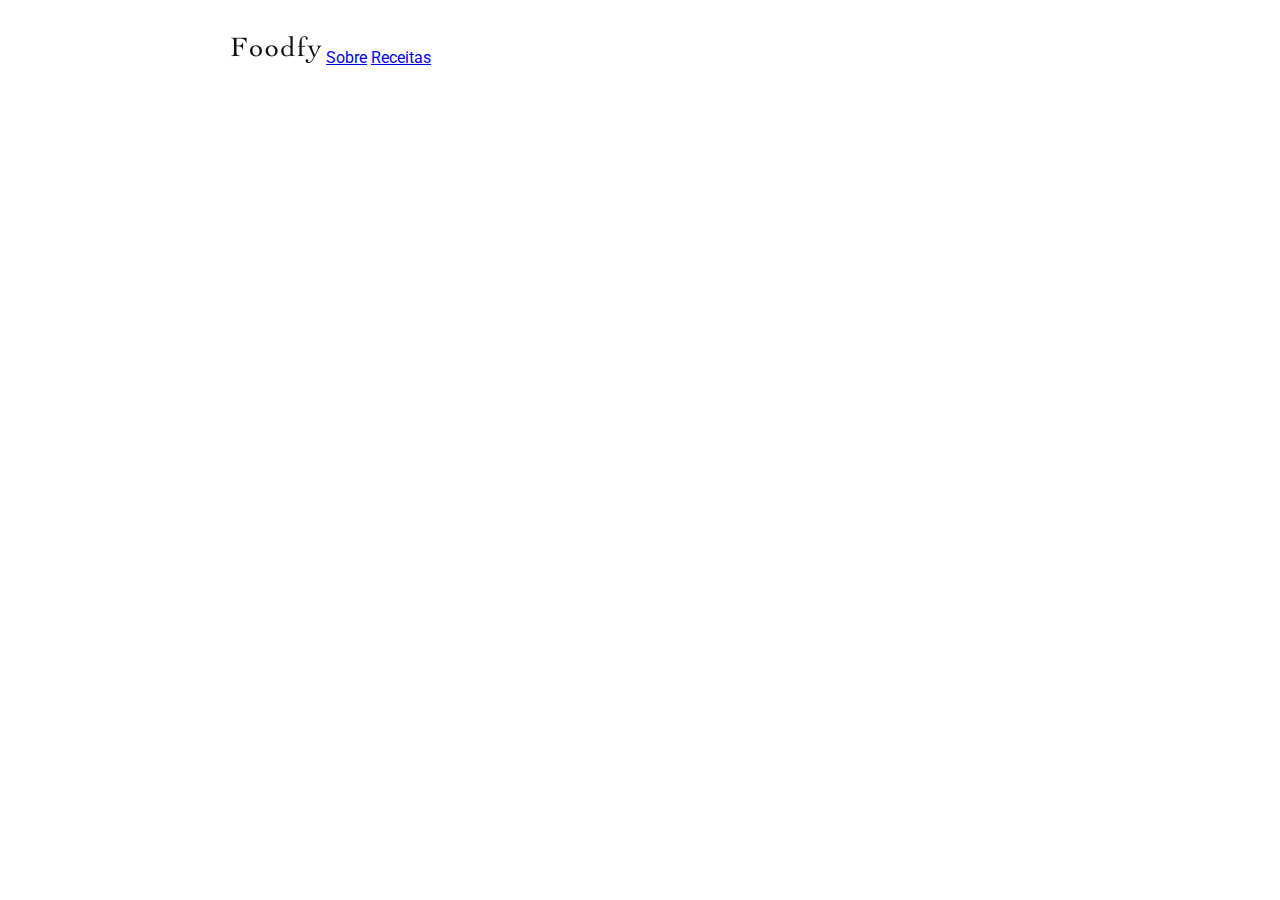
==== Iniciando no Front-end/Construindo o Foodfy/index.html @ 5e1cb6ee "Corrigido desafio 2-3" ====
<!DOCTYPE html>
<html>
<meta charset="utf-8" />

<head>
    <link rel="icon" href="assets/favicon.png" type="image/x-icon" />
    <link href="https://fonts.googleapis.com/css?family=Roboto&display=swap" rel="stylesheet">
    <link rel="stylesheet" href="styles.css">
    <link href="https://fonts.googleapis.com/icon?family=Material+Icons" rel="stylesheet">
    <title>FoodFy!</title>
</head>

<body>
    <header>
        <div class="tudomenu">
            <img src="assets/logo.png" alt="">
            <a href="sobre.html">Sobre</a>
            <a href="receitas.html">Receitas</a>
        
        </div>
    </header>


</body>

</html>
---- Iniciando no Front-end/Construindo o Foodfy/styles.css ----
@import 'https://fonts.googleapis.com/css?family=Roboto:400,700&display=swap';
*{
    margin: 0;
    padding: 0;
    border: 0;

}
body{
    font-family: 'Roboto', sans-serif;
    margin-left: 230px; 
}
header img{
    margin-left: 1px;
    margin-top: 36.1px;
}
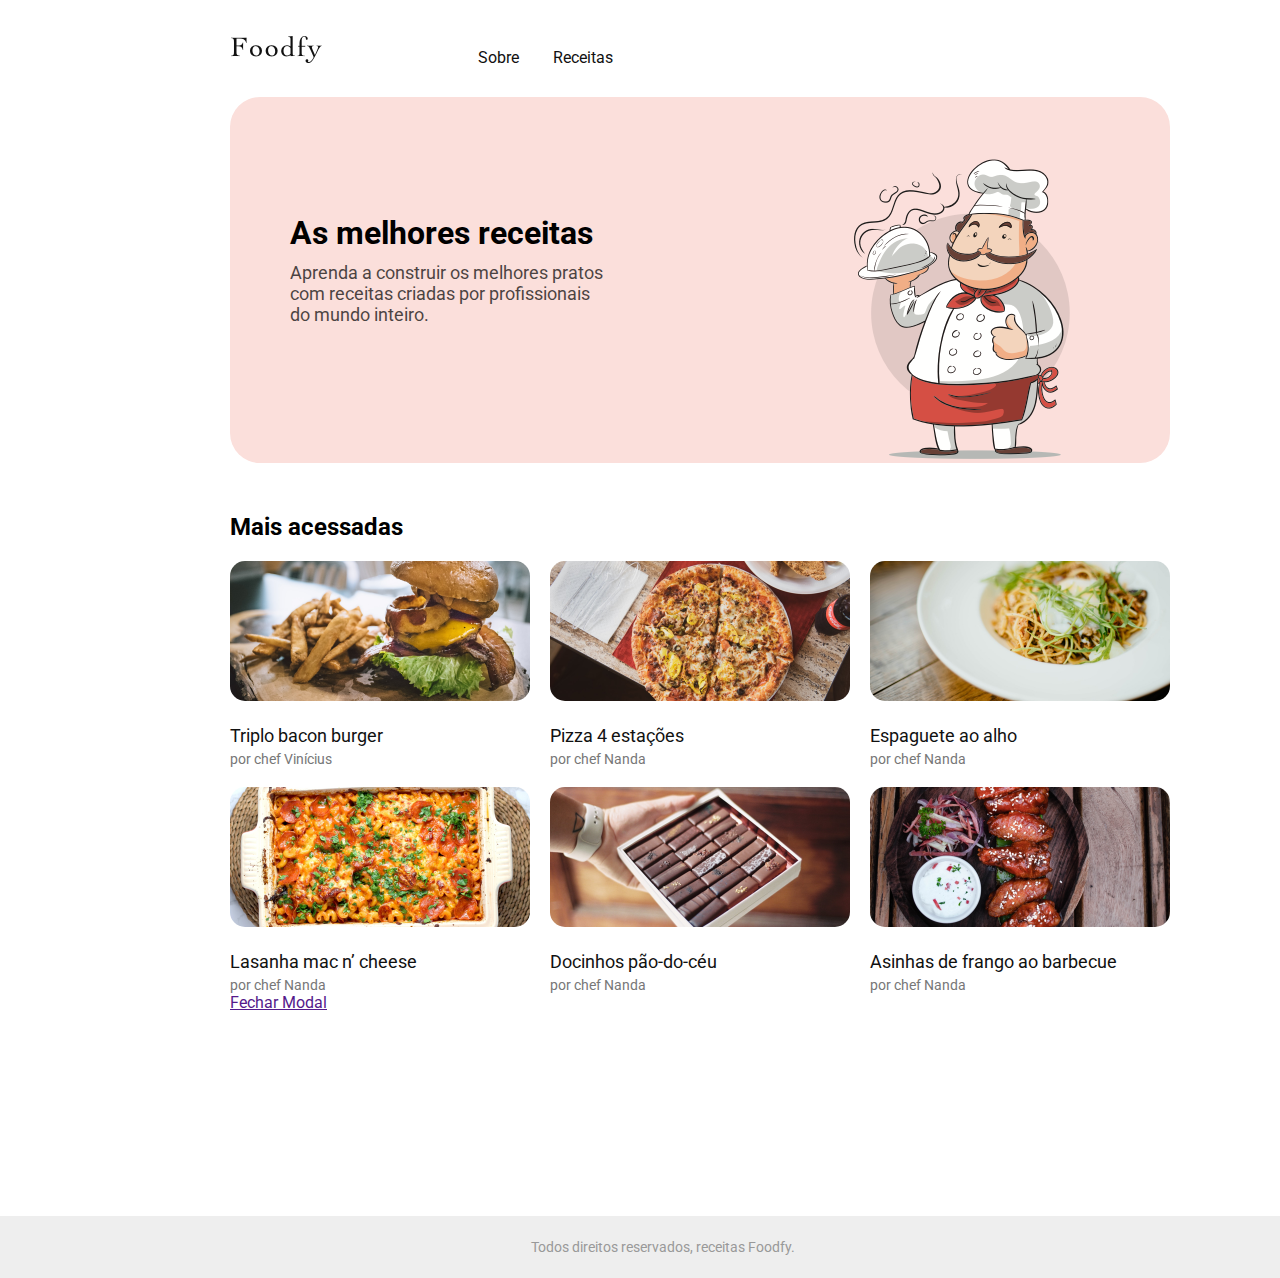
==== commit 1b649786: "Construindo o Foodfy" ====
--- a/Iniciando no Front-end/Construindo o Foodfy/index.html
+++ b/Iniciando no Front-end/Construindo o Foodfy/index.html
@@ -11,16 +11,117 @@
 </head>
 
 <body>
+    <div class="geral">
     <header>
+
         <div class="tudomenu">
-            <img src="assets/logo.png" alt="">
+            <a href="index.html"><img src="assets/logo.png" alt=""></a>
             <a href="sobre.html">Sobre</a>
             <a href="receitas.html">Receitas</a>
-        
         </div>
+
     </header>
+    <section class="BackGround">
+        <div class="conteudoBG">
+            <div class="paragrafo">
+                <div class="titulo">
+                    <p>As melhores receitas</p>
+                </div>
+                <div class="texto">
+                    <p>Aprenda a construir os melhores pratos
+                        com receitas criadas por profissionais
+                        do mundo inteiro.</p>
+                </div>
+            </div>
+            <div class="chef">
+                <img src="assets/chef.png" alt="">
+            </div>
+        </div>
+    </section>
+    <h2 id="subtitulo">Mais acessadas</h2>
 
+    <section class="cards">
 
+        <div class="card" id="">
+            <div class="card__image-container">
+                <img src="assets/burger.png" alt="">
+            </div>
+            <div class="card__content">
+                <p>Triplo bacon burger</p>
+            </div>
+            <div class="card__info">
+                <p>por chef Vinícius</p>
+            </div>
+        </div>
+        <div class="card" id="">
+            <div class="card__image-container">
+                <img src="assets/pizza.png" alt="">
+            </div>
+            <div class="card__content">
+                <p>Pizza 4 estações</p>
+            </div>
+            <div class="card__info">
+                <p>por chef Nanda</p>
+                
+            </div>
+        </div>
+        <div class="card" id="">
+            <div class="card__image-container">
+                <img src="assets/espaguete.png" alt="">
+            </div>
+            <div class="card__content">
+                <p>Espaguete ao alho</p>
+            </div>
+            <div class="card__info">
+                <p>por chef Nanda</p>
+            </div>
+        </div>
+        <div class="card" id="">
+            <div class="card__image-container">
+                <img src="assets/lasanha.png" alt="">
+            </div>
+            <div class="card__content">
+                <p>Lasanha mac n’ cheese</p>
+            </div>
+            <div class="card__info">
+                <p>por chef Nanda</p>
+            </div>
+        </div>
+        <div class="card" id="">
+            <div class="card__image-container">
+                <img src="assets/doce.png" alt="">
+            </div>
+            <div class="card__content">
+                <p>Docinhos pão-do-céu</p>
+            </div>
+            <div class="card__info">
+                <p>por chef Nanda</p>
+            </div>
+        </div>
+        <div class="card" id="">
+            <div class="card__image-container">
+                <img src="assets/asinhas.png" alt="">
+            </div>
+            <div class="card__content">
+                <p>Asinhas de frango ao barbecue</p>
+            </div>
+            <div class="card__info">
+                <p>por chef Nanda</p>
+            </div>
+        </div>
+    </section>    
+        <div class="modal-overlay">
+            <div class="modal">
+                <a href="">Fechar Modal</a>
+                <div class="modal-content">
+                    <iframe src="" frameborder="0"></iframe>
+                </div>
+            </div>
+        </div>
+    </div>
+    <footer>
+        Todos direitos reservados, receitas Foodfy.
+    </footer>
 </body>
 
 </html>--- a/Iniciando no Front-end/Construindo o Foodfy/styles.css
+++ b/Iniciando no Front-end/Construindo o Foodfy/styles.css
@@ -7,9 +7,125 @@
 }
 body{
     font-family: 'Roboto', sans-serif;
-    margin-left: 230px; 
+}
+.geral{
+    
+    margin-left: 230px;
+    margin-right: 230px;
+    width:940px; 
+}
+
+#textoSobre{
+    font-size: 18px;
+    font-weight: 400;
+    color: #444444;
+
 }
 header img{
     margin-left: 1px;
     margin-top: 36.1px;
+    margin-right: 122.4px;
 }
+.tudomenu{
+    margin-bottom: 30px;
+}
+.tudomenu a{
+    margin-right: 30px;
+    font-size: 16px;
+    text-decoration: none;
+    color: #111111; 
+    font-weight: 400;  
+}
+
+.tudomenu a:hover{
+    color: #000000;
+    font-weight: bolder;
+    transition: color 200ms;
+}
+.conteudoBG{
+    background: #fbdfdb;
+    border-radius: 30px; 
+    width: 940px;
+    height: 366px;  
+    display: flex;
+    align-items: flex-end;
+    
+}
+
+.chef img{
+    height:300px;
+    width:216px; 
+    
+}
+.titulo p{
+    
+    font-size: 32px;
+    font-weight: bold;
+    width: 305px;
+    height: 38px;
+    margin: 117px 55px 10px 60px;
+}
+.texto p{
+    font-size: 18px;
+    opacity: 70%;
+    font-weight:400;
+    width: 316px;
+    height: 84px;
+    margin-top: 10px;
+    margin: 0px 248px 117px 60px;
+}
+#subtitulo{
+    padding: 50px 0 20px 0;
+
+}
+#h2titulo{
+    font-size: 24px;
+    margin-top:50px;
+    margin-bottom: 20px;
+}
+.subMenor{
+    font-size: 20px;
+    font-weight: bold;
+    margin-top: 30px;
+    margin-bottom: 20px;
+
+}
+footer {
+    width: 100%;
+    background: #EEEEEE;
+    text-align: center;
+    padding: 23px;
+    margin-top: 50px;
+    color: #999999;
+    font-size: 14px;
+    font-weight: 400;
+  }
+/**==CARDs==**/
+
+.cards{
+    max-width: 940px;
+    display: grid;
+    grid-template-columns: 1fr 1fr 1fr;
+    gap: 20px; 
+}
+.card__image-container img{
+    width: 300px;
+    height: 140px;
+    border-radius: 15px;
+    
+}
+.card__content{
+    margin-top:20px;
+    margin-bottom: 5px;
+    font-weight: 400;
+    color: #111111;
+    font-size: 18px;
+}
+.card__info{
+    font-weight: 400;
+    color: #777777;
+    font-size: 14px;
+} 
+
+
+
